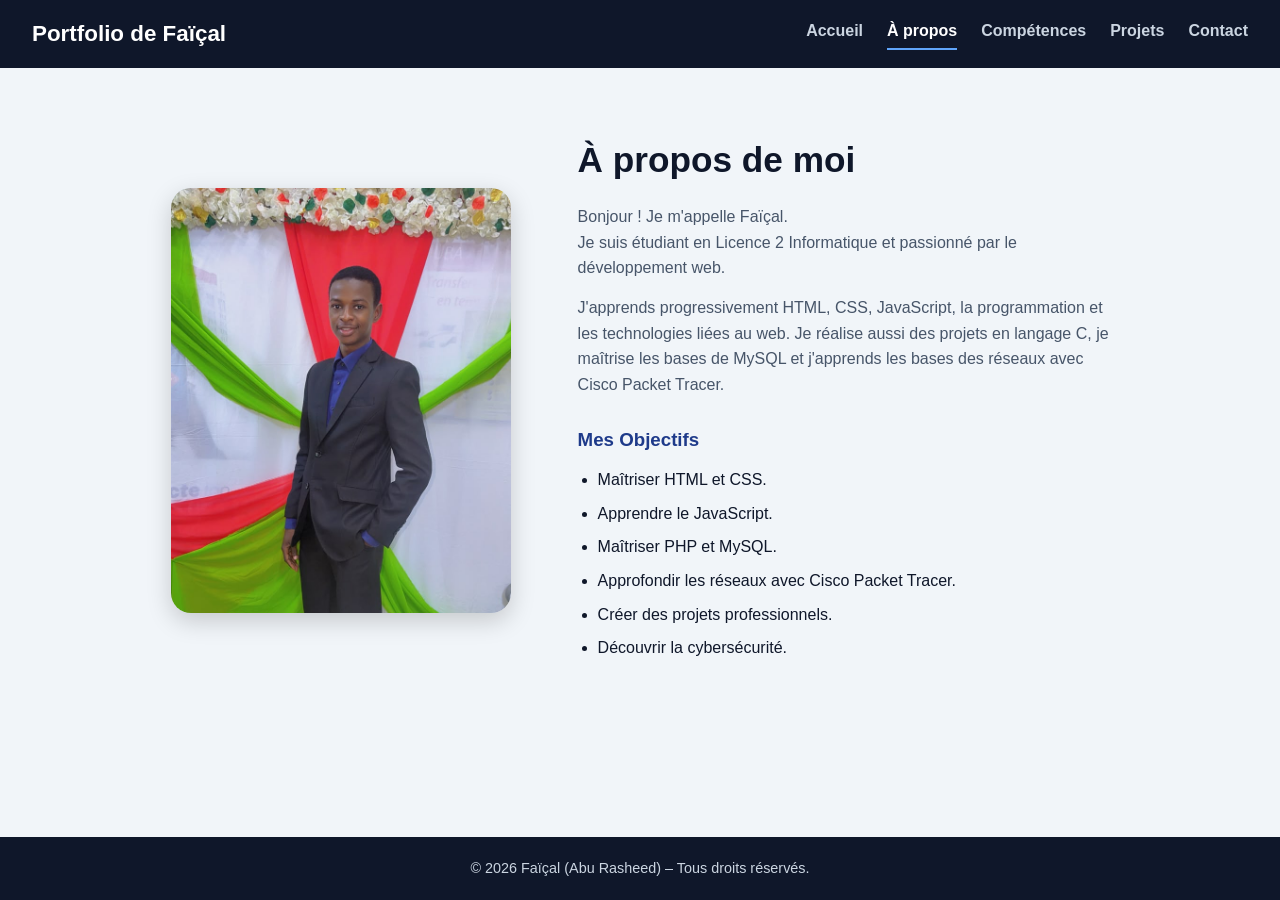
==== apropos.html @ ef1981be "Add files via upload" ====
<!DOCTYPE html>
<html lang="fr">
    <head>
        <meta charset="UTF-8">
        <meta name="viewport" content="width=device-width, initial-scale=1.0">
        <title>À propos – Portfolio de Faïçal</title>
        <link rel="stylesheet" href="style.css">
    </head>
    <body>
        <header>
            <h1>Portfolio de Faïçal</h1>
            <nav>
                <a href="index.html">Accueil</a>
                <a href="apropos.html" class="active">À propos</a>
                <a href="competences.html">Compétences</a>
                <a href="projets.html">Projets</a>
                <a href="contact.html">Contact</a>
            </nav>
        </header>
        <main>
            <section class="apropos">

                <div class="apropos-image">
                    <img src="moi.jpg" alt="Photo de Faïçal">
                </div>

                <div class="apropos-contenu">
                    <h2>À propos de moi</h2>
                    <p>Bonjour ! Je m'appelle Faïçal.<br>
                        Je suis étudiant en Licence 2 Informatique et passionné par le développement web.</p>
                    <p>J'apprends progressivement HTML, CSS, JavaScript, la programmation et les technologies liées au web. Je réalise aussi des projets en langage C, je maîtrise les bases de MySQL et j'apprends les bases des réseaux avec Cisco Packet Tracer.</p>
                    
                    <h3>Mes Objectifs</h3>
                    <ul>
                        <li>Maîtriser HTML et CSS.</li>
                        <li>Apprendre le JavaScript.</li>
                        <li>Maîtriser PHP et MySQL.</li>
                        <li>Approfondir les réseaux avec Cisco Packet Tracer.</li>
                        <li>Créer des projets professionnels.</li>
                        <li>Découvrir la cybersécurité.</li>
                    </ul>
                </div>
            </section>
        </main>
        <footer>
            <p>&copy; 2026 Faïçal (Abu Rasheed) – Tous droits réservés.</p>
        </footer>
    </body>
</html>
---- style.css ----
/* ---------- Base ---------- */
* {
    margin: 0;
    padding: 0;
    box-sizing: border-box;
}
:root {
    --bleu: #2563eb;
    --bleu-clair: #60a5fa;
    --bleu-fonce: #1e3a8a;
    --nuit: #0f172a;
    --fond: #f1f5f9;
    --blanc: #ffffff;
    --texte: #0f172a;
    --texte-doux: #475569;
    --bordure: #e2e8f0;
}
html {
    scroll-behavior: smooth;
}
body {
    font-family: "Segoe UI", Arial, sans-serif;
    background-color: var(--fond);
    color: var(--texte);
    line-height: 1.6;
    min-height: 100vh;
    display: flex;
    flex-direction: column;
}
main {
    flex: 1;
}

/* ---------- En-tête et navigation ---------- */
header {
    background-color: var(--nuit);
    color: var(--blanc);
    padding: 16px 32px;
    display: flex;
    justify-content: space-between;
    align-items: center;
    position: sticky;
    top: 0;
    z-index: 10;
}
header h1 {
    font-size: 1.4rem;
}
nav {
    display: flex;
    flex-wrap: wrap;
    justify-content: center;
    gap: 8px 24px;
}
nav a {
    text-decoration: none;
    color: #cbd5e1;
    font-weight: 600;
    padding-bottom: 4px;
    border-bottom: 2px solid transparent;
    transition: 0.3s;
}
nav a:hover {
    color: var(--blanc);
}
nav a.active {
    color: var(--blanc);
    border-bottom-color: var(--bleu-clair);
}

/* ---------- Boutons ---------- */
.btn {
    display: inline-block;
    padding: 12px 26px;
    background-color: var(--bleu);
    color: var(--blanc);
    text-decoration: none;
    border-radius: 10px;
    font-weight: 700;
    transition: 0.3s;
}
.btn:hover {
    background-color: var(--bleu-fonce);
    transform: translateY(-2px);
}

/* ---------- Accueil ---------- */
.hero {
    display: flex;
    flex-direction: column;
    justify-content: center;
    align-items: center;
    text-align: center;
    min-height: calc(100vh - 140px);
    padding: 48px 20px;
    background: linear-gradient(135deg, var(--nuit), var(--bleu-fonce) 55%, var(--bleu));
    color: var(--blanc);
}
.hero img {
    width: 180px;
    height: 180px;
    border-radius: 50%;
    object-fit: cover;
    object-position: center 20%;
    border: 5px solid var(--blanc);
    box-shadow: 0 8px 24px rgba(0, 0, 0, 0.35);
    margin-bottom: 24px;
    transition: 0.3s;
}
.hero img:hover {
    transform: scale(1.05);
}
.hero h2 {
    font-size: 2.4rem;
    margin-bottom: 16px;
}
.hero p {
    font-size: 1.15rem;
    max-width: 640px;
    color: #e2e8f0;
}
.hero .btn {
    margin-top: 28px;
    background-color: var(--blanc);
    color: var(--bleu-fonce);
}
.hero .btn:hover {
    background-color: #dbeafe;
}

/* ---------- Titres de section ---------- */
.competences h2,
.projets h2,
.contact h2 {
    font-size: 2rem;
    text-align: center;
}
.competences h2::after,
.projets h2::after,
.contact h2::after {
    content: "";
    display: block;
    width: 60px;
    height: 4px;
    margin: 12px auto 0;
    border-radius: 4px;
    background-color: var(--bleu);
}

/* ---------- À propos ---------- */
.apropos {
    max-width: 1000px;
    margin: 0 auto;
    padding: 64px 20px;
    display: flex;
    align-items: center;
    gap: 56px;
}
.apropos-image {
    flex: 1;
    display: flex;
    justify-content: center;
}
.apropos-image img {
    width: 100%;
    max-width: 340px;
    aspect-ratio: 4 / 5;
    object-fit: cover;
    object-position: center 20%;
    border-radius: 20px;
    box-shadow: 0 8px 24px rgba(0, 0, 0, 0.18);
    display: block;
}
.apropos-contenu {
    flex: 1.5;
}
.apropos-contenu h2 {
    font-size: 2.2rem;
    margin-bottom: 16px;
}
.apropos-contenu p {
    color: var(--texte-doux);
    margin-bottom: 14px;
}
.apropos-contenu h3 {
    margin-top: 28px;
    margin-bottom: 12px;
    color: var(--bleu-fonce);
}
.apropos-contenu ul {
    padding-left: 20px;
}
.apropos-contenu li {
    margin-bottom: 8px;
}

/* ---------- Compétences ---------- */
.competences {
    max-width: 1100px;
    margin: 0 auto;
    padding: 56px 20px;
}
.conteneur {
    display: grid;
    grid-template-columns: repeat(auto-fit, minmax(240px, 1fr));
    gap: 24px;
    margin-top: 40px;
}
.carte {
    background-color: var(--blanc);
    padding: 24px;
    border-radius: 16px;
    border: 1px solid var(--bordure);
    box-shadow: 0 4px 14px rgba(15, 23, 42, 0.08);
    transition: 0.3s;
}
.carte:hover {
    transform: translateY(-6px);
}
.carte h3 {
    font-size: 1.2rem;
    margin-bottom: 8px;
}
.carte p {
    color: var(--texte-doux);
    margin-bottom: 16px;
}
.barre {
    width: 100%;
    height: 10px;
    background-color: #e2e8f0;
    border-radius: 10px;
    overflow: hidden;
}
.progression {
    height: 100%;
    border-radius: 10px;
    background: linear-gradient(90deg, var(--bleu), var(--bleu-clair));
}
.carte span {
    display: block;
    margin-top: 8px;
    font-size: 0.9rem;
    font-weight: 700;
    color: var(--bleu);
}
.niv-html { width: 90%; }
.niv-css { width: 60%; }
.niv-c { width: 50%; }
.niv-mysql { width: 40%; }
.niv-reseau { width: 20%; }
.niv-php { width: 10%; }

/* ---------- Projets ---------- */
.projets {
    max-width: 1100px;
    margin: 0 auto;
    padding: 56px 20px;
}
.projets .groupe {
    margin-top: 40px;
    font-size: 1.3rem;
    color: var(--bleu-fonce);
}
.conteneur-projets {
    display: grid;
    grid-template-columns: repeat(auto-fit, minmax(260px, 1fr));
    gap: 24px;
    margin-top: 16px;
}
.tag {
    align-self: flex-start;
    margin-bottom: 10px;
    padding: 3px 10px;
    border-radius: 20px;
    background-color: #dbeafe;
    color: var(--bleu-fonce);
    font-size: 0.8rem;
    font-weight: 700;
}
.tag-encours {
    background-color: #fef3c7;
    color: #92400e;
}
.carte-projet {
    display: flex;
    flex-direction: column;
    background-color: var(--blanc);
    padding: 20px;
    border-radius: 16px;
    border: 1px solid var(--bordure);
    box-shadow: 0 4px 14px rgba(15, 23, 42, 0.08);
    transition: 0.3s;
}
.carte-projet:hover {
    transform: translateY(-6px);
}
.carte-projet img {
    width: 100%;
    height: 180px;
    object-fit: cover;
    border-radius: 10px;
    margin-bottom: 16px;
}
.carte-projet h3 {
    margin-bottom: 8px;
}
.carte-projet p {
    flex-grow: 1;
    color: var(--texte-doux);
    margin-bottom: 16px;
}
.carte-projet .btn {
    align-self: flex-start;
}

/* ---------- Contact ---------- */
.contact {
    max-width: 760px;
    margin: 0 auto;
    padding: 56px 20px;
}
.contact-intro {
    text-align: center;
    color: var(--texte-doux);
    margin-top: 20px;
}
.contact-liste {
    display: grid;
    grid-template-columns: repeat(auto-fit, minmax(260px, 1fr));
    gap: 16px;
    margin-top: 32px;
}
.contact-carte {
    display: flex;
    flex-direction: column;
    gap: 4px;
    padding: 20px;
    background-color: var(--blanc);
    border: 1px solid var(--bordure);
    border-radius: 14px;
    text-decoration: none;
    color: var(--texte);
    transition: 0.3s;
}
.contact-carte:hover {
    transform: translateY(-4px);
    border-color: var(--bleu);
}
.contact-type {
    font-size: 0.85rem;
    font-weight: 700;
    letter-spacing: 0.04em;
    text-transform: uppercase;
    color: var(--bleu);
}
.contact-valeur {
    overflow-wrap: anywhere;
}

/* ---------- Pied de page ---------- */
footer {
    background-color: var(--nuit);
    color: #cbd5e1;
    text-align: center;
    padding: 20px;
    font-size: 0.9rem;
}

/* ---------- Mobile ---------- */
@media (max-width: 768px) {
    header {
        flex-direction: column;
        gap: 10px;
        padding: 12px;
    }
    header h1 {
        font-size: 1.2rem;
    }
    nav {
        gap: 6px 16px;
        font-size: 14px;
    }
    .hero {
        min-height: auto;
        padding: 56px 20px;
    }
    .hero h2 {
        font-size: 1.8rem;
    }
    .hero p {
        font-size: 1.05rem;
    }
    .apropos {
        flex-direction: column;
        text-align: center;
        padding: 40px 20px;
        gap: 28px;
    }
    .apropos-image img {
        max-width: 260px;
    }
    .apropos-contenu ul {
        text-align: left;
    }
    .competences,
    .projets,
    .contact {
        padding: 40px 16px;
    }
}
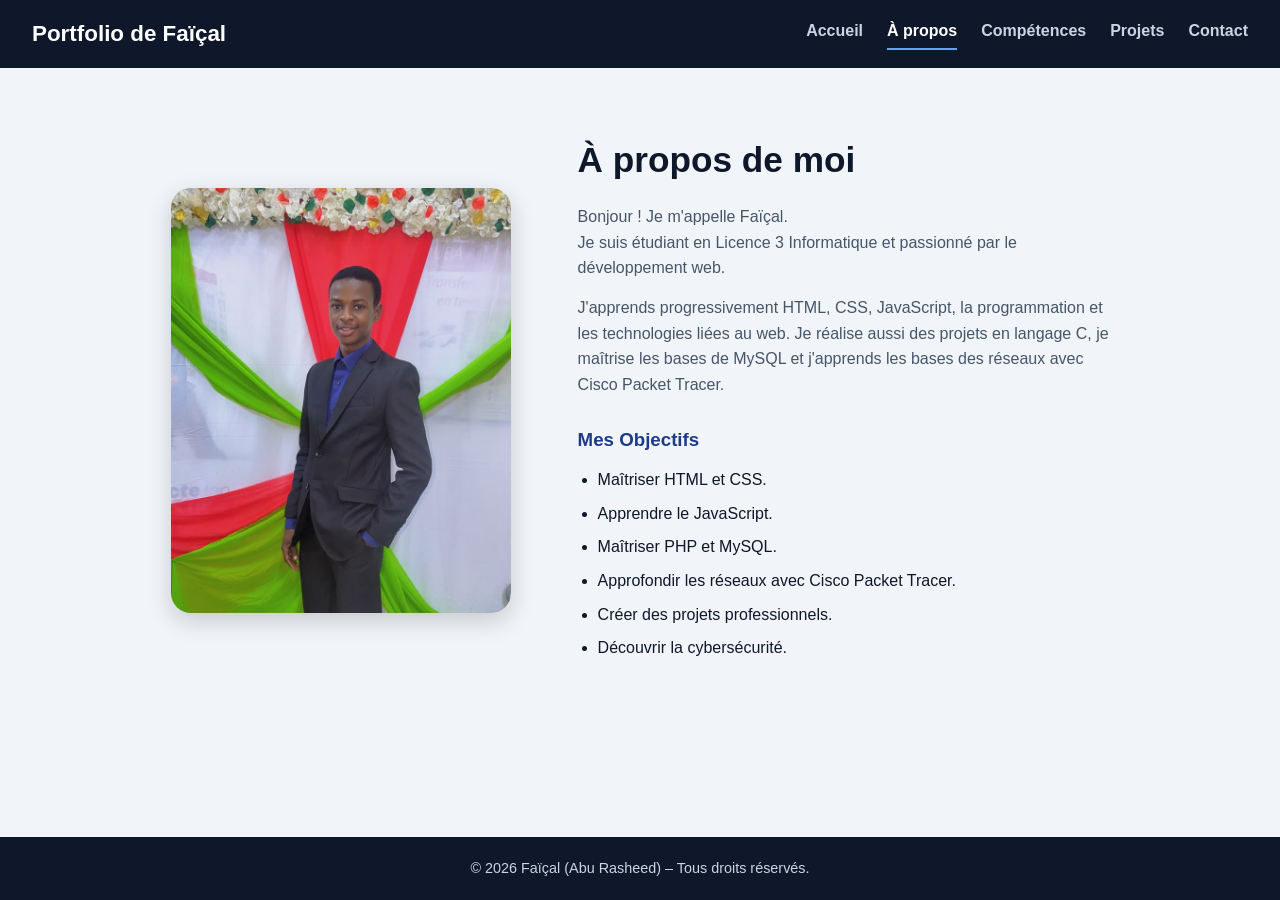
==== commit 511a27a7: "Add files via upload" ====
--- a/apropos.html
+++ b/apropos.html
@@ -27,7 +27,7 @@
                 <div class="apropos-contenu">
                     <h2>À propos de moi</h2>
                     <p>Bonjour ! Je m'appelle Faïçal.<br>
-                        Je suis étudiant en Licence 2 Informatique et passionné par le développement web.</p>
+                        Je suis étudiant en Licence 3 Informatique et passionné par le développement web.</p>
                     <p>J'apprends progressivement HTML, CSS, JavaScript, la programmation et les technologies liées au web. Je réalise aussi des projets en langage C, je maîtrise les bases de MySQL et j'apprends les bases des réseaux avec Cisco Packet Tracer.</p>
                     
                     <h3>Mes Objectifs</h3>
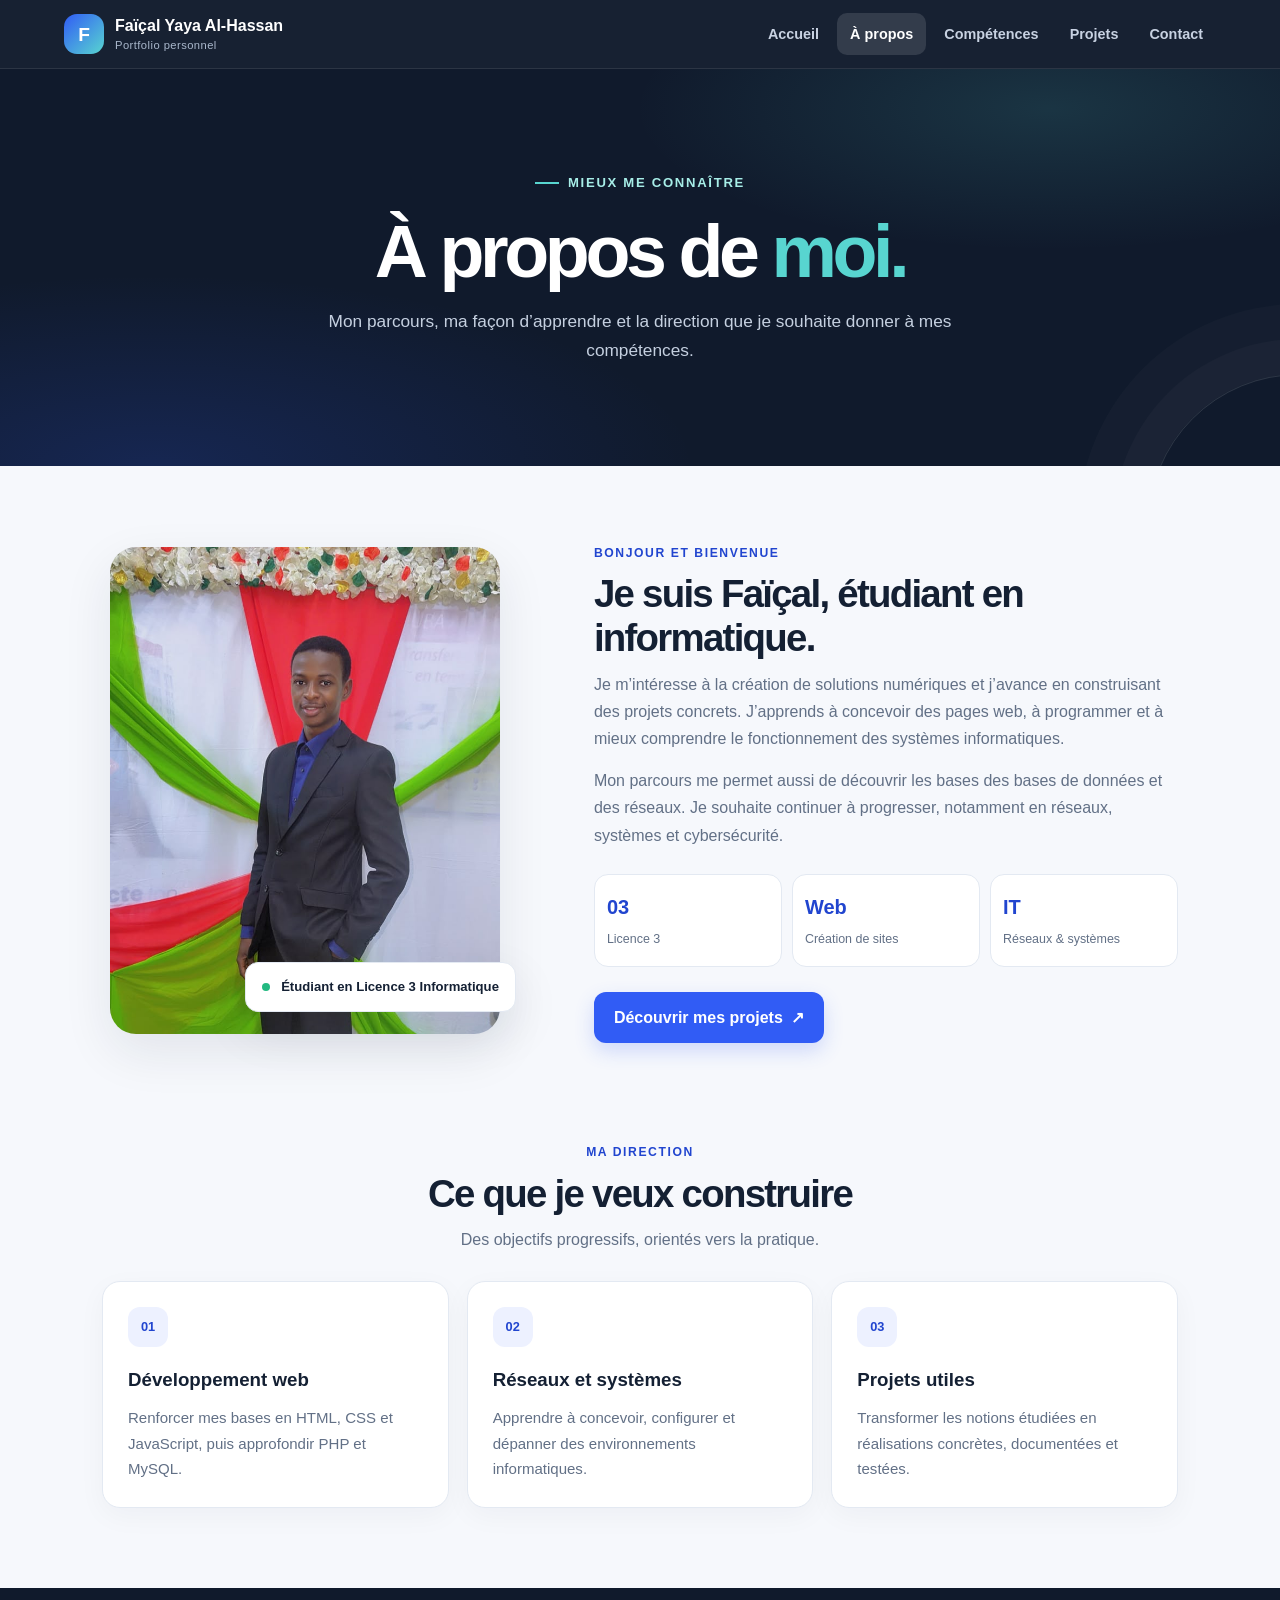
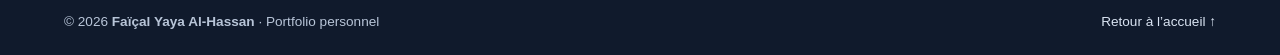
==== commit e560821c: "Add files via upload" ====
--- a/apropos.html
+++ b/apropos.html
@@ -1,49 +1,10 @@
-<!DOCTYPE html>
-<html lang="fr">
-    <head>
-        <meta charset="UTF-8">
-        <meta name="viewport" content="width=device-width, initial-scale=1.0">
-        <title>À propos – Portfolio de Faïçal</title>
-        <link rel="stylesheet" href="style.css">
-    </head>
-    <body>
-        <header>
-            <h1>Portfolio de Faïçal</h1>
-            <nav>
-                <a href="index.html">Accueil</a>
-                <a href="apropos.html" class="active">À propos</a>
-                <a href="competences.html">Compétences</a>
-                <a href="projets.html">Projets</a>
-                <a href="contact.html">Contact</a>
-            </nav>
-        </header>
-        <main>
-            <section class="apropos">
-
-                <div class="apropos-image">
-                    <img src="moi.jpg" alt="Photo de Faïçal">
-                </div>
-
-                <div class="apropos-contenu">
-                    <h2>À propos de moi</h2>
-                    <p>Bonjour ! Je m'appelle Faïçal.<br>
-                        Je suis étudiant en Licence 3 Informatique et passionné par le développement web.</p>
-                    <p>J'apprends progressivement HTML, CSS, JavaScript, la programmation et les technologies liées au web. Je réalise aussi des projets en langage C, je maîtrise les bases de MySQL et j'apprends les bases des réseaux avec Cisco Packet Tracer.</p>
-                    
-                    <h3>Mes Objectifs</h3>
-                    <ul>
-                        <li>Maîtriser HTML et CSS.</li>
-                        <li>Apprendre le JavaScript.</li>
-                        <li>Maîtriser PHP et MySQL.</li>
-                        <li>Approfondir les réseaux avec Cisco Packet Tracer.</li>
-                        <li>Créer des projets professionnels.</li>
-                        <li>Découvrir la cybersécurité.</li>
-                    </ul>
-                </div>
-            </section>
-        </main>
-        <footer>
-            <p>&copy; 2026 Faïçal (Abu Rasheed) – Tous droits réservés.</p>
-        </footer>
-    </body>
-</html>+<!DOCTYPE html><html lang="fr"><head><meta charset="UTF-8"><meta name="viewport" content="width=device-width, initial-scale=1.0"><meta name="theme-color" content="#101a2c"><meta name="description" content="Découvrez le parcours, les objectifs et les centres d’intérêt de Faïçal Yaya Al-Hassan, étudiant en Licence 3 Informatique."><title>À propos | Faïçal Yaya Al-Hassan</title><link rel="stylesheet" href="style.css"></head><body><header class="site-header">
+  <a class="brand" href="index.html" aria-label="Faïçal, accueil"><span class="brand-mark">F</span><span>Faïçal Yaya Al-Hassan<small>Portfolio personnel</small></span></a>
+  <nav aria-label="Navigation principale">
+    <a href="index.html" >Accueil</a><a href="apropos.html" class="active" aria-current="page">À propos</a><a href="competences.html" >Compétences</a><a href="projets.html" >Projets</a><a href="contact.html" >Contact</a>
+  </nav>
+</header><main class="page-main">
+<section class="page-hero"><span class="eyebrow">Mieux me connaître</span><h1>À propos de <span>moi.</span></h1><p>Mon parcours, ma façon d’apprendre et la direction que je souhaite donner à mes compétences.</p></section>
+<section class="about-layout content-width"><div class="about-photo-wrap"><img src="moi.jpg" alt="Portrait de Faïçal Yaya Al-Hassan" class="about-photo"><div class="photo-caption"><span class="status-dot"></span> Étudiant en Licence 3 Informatique</div></div><div class="about-copy"><span class="section-kicker">Bonjour et bienvenue</span><h2>Je suis Faïçal, étudiant en informatique.</h2><p>Je m’intéresse à la création de solutions numériques et j’avance en construisant des projets concrets. J’apprends à concevoir des pages web, à programmer et à mieux comprendre le fonctionnement des systèmes informatiques.</p><p>Mon parcours me permet aussi de découvrir les bases des bases de données et des réseaux. Je souhaite continuer à progresser, notamment en réseaux, systèmes et cybersécurité.</p><div class="about-facts"><div><strong>03</strong><span>Licence 3</span></div><div><strong>Web</strong><span>Création de sites</span></div><div><strong>IT</strong><span>Réseaux & systèmes</span></div></div><a class="btn" href="projets.html">Découvrir mes projets <span aria-hidden="true">↗</span></a></div></section>
+<section class="values-section content-width"><div class="section-heading"><span class="section-kicker">Ma direction</span><h2>Ce que je veux construire</h2><p>Des objectifs progressifs, orientés vers la pratique.</p></div><div class="feature-grid"><article class="feature-card"><span class="feature-number">01</span><h3>Développement web</h3><p>Renforcer mes bases en HTML, CSS et JavaScript, puis approfondir PHP et MySQL.</p></article><article class="feature-card"><span class="feature-number">02</span><h3>Réseaux et systèmes</h3><p>Apprendre à concevoir, configurer et dépanner des environnements informatiques.</p></article><article class="feature-card"><span class="feature-number">03</span><h3>Projets utiles</h3><p>Transformer les notions étudiées en réalisations concrètes, documentées et testées.</p></article></div></section>
+</main><footer class="site-footer"><p>© 2026 <strong>Faïçal Yaya Al-Hassan</strong> · Portfolio personnel</p><a href="index.html">Retour à l’accueil ↑</a></footer></body></html>
--- a/style.css
+++ b/style.css
@@ -1,411 +1,94 @@
-/* ---------- Base ---------- */
-* {
-    margin: 0;
-    padding: 0;
-    box-sizing: border-box;
+/* Portfolio de Faïçal — design moderne, responsive et accessible */
+:root{
+  color-scheme:light;
+  --ink:#142033;--muted:#627086;--paper:#f6f8fc;--surface:#fff;
+  --navy:#101a2c;--blue:#315cf5;--blue-dark:#2145cf;--cyan:#58d5d0;
+  --line:#e3e9f2;--shadow:0 18px 50px rgba(20,32,51,.09);--radius:22px;
 }
-:root {
-    --bleu: #2563eb;
-    --bleu-clair: #60a5fa;
-    --bleu-fonce: #1e3a8a;
-    --nuit: #0f172a;
-    --fond: #f1f5f9;
-    --blanc: #ffffff;
-    --texte: #0f172a;
-    --texte-doux: #475569;
-    --bordure: #e2e8f0;
-}
-html {
-    scroll-behavior: smooth;
-}
-body {
-    font-family: "Segoe UI", Arial, sans-serif;
-    background-color: var(--fond);
-    color: var(--texte);
-    line-height: 1.6;
-    min-height: 100vh;
-    display: flex;
-    flex-direction: column;
-}
-main {
-    flex: 1;
-}
+*{box-sizing:border-box;margin:0;padding:0}
+html{scroll-behavior:smooth;scroll-padding-top:100px}
+body{min-height:100vh;display:flex;flex-direction:column;background:var(--paper);color:var(--ink);font-family:Inter,"Segoe UI",Arial,sans-serif;line-height:1.7}
+img{display:block;max-width:100%}
+a{color:inherit}
+a:focus-visible,button:focus-visible{outline:3px solid #f3b83f;outline-offset:4px}
+::selection{background:#d8e2ff;color:var(--navy)}
+main{flex:1}
+header{position:sticky;top:0;z-index:20;display:flex;align-items:center;justify-content:space-between;gap:24px;padding:15px clamp(18px,5vw,76px);background:rgba(16,26,44,.96);backdrop-filter:blur(14px);color:#fff;border-bottom:1px solid rgba(255,255,255,.09)}
+header h1{font-size:1.12rem;letter-spacing:-.03em;white-space:nowrap}
+header h1::before{content:"F";display:inline-grid;place-items:center;width:34px;height:34px;margin-right:10px;border-radius:11px;background:linear-gradient(135deg,var(--blue),var(--cyan));color:white;font-size:1rem}
+nav{display:flex;align-items:center;justify-content:flex-end;flex-wrap:wrap;gap:5px}
+nav a{padding:9px 13px;border-radius:10px;text-decoration:none;color:#c8d2e2;font-size:.92rem;font-weight:650;transition:background .2s,color .2s}
+nav a:hover,nav a.active{background:rgba(255,255,255,.1);color:#fff}
+.btn{display:inline-flex;align-items:center;justify-content:center;gap:8px;min-height:46px;padding:11px 19px;border:1px solid transparent;border-radius:12px;background:var(--blue);color:#fff;text-decoration:none;font-weight:750;box-shadow:0 8px 20px rgba(49,92,245,.2);transition:transform .2s,background .2s,box-shadow .2s}
+.btn:hover{transform:translateY(-2px);background:var(--blue-dark);box-shadow:0 12px 24px rgba(49,92,245,.25)}
+.btn.btn-secondary{background:#fff;color:var(--ink);border-color:var(--line);box-shadow:none}
+.btn.btn-secondary:hover{background:#edf2ff}
+.hero{position:relative;isolation:isolate;overflow:hidden;display:grid;grid-template-columns:minmax(0,1.15fr) minmax(280px,.85fr);align-items:center;gap:clamp(36px,7vw,100px);min-height:calc(100vh - 75px);padding:clamp(55px,9vw,120px) clamp(22px,9vw,140px);background:radial-gradient(ellipse at 80% 15%,rgba(88,213,208,.16),transparent 32%),radial-gradient(ellipse at 10% 90%,rgba(49,92,245,.2),transparent 35%),var(--navy);color:white}
+.hero::before{content:"";position:absolute;z-index:-1;width:380px;height:380px;right:-160px;bottom:-180px;border:1px solid rgba(255,255,255,.12);border-radius:50%;box-shadow:0 0 0 45px rgba(255,255,255,.025),0 0 0 90px rgba(255,255,255,.02)}
+.hero-copy{max-width:720px}
+.eyebrow{display:inline-flex;align-items:center;gap:9px;margin-bottom:22px;color:#a7eee8;font-size:.82rem;font-weight:800;letter-spacing:.13em;text-transform:uppercase}
+.eyebrow::before{content:"";width:24px;height:2px;background:var(--cyan)}
+.hero h2{max-width:750px;margin-bottom:22px;font-size:clamp(2.6rem,6.2vw,5.3rem);line-height:1.04;letter-spacing:-.065em}
+.hero h2 span{color:var(--cyan)}
+.hero p{max-width:600px;color:#c5d0e0;font-size:clamp(1rem,1.5vw,1.16rem)}
+.hero-actions{display:flex;flex-wrap:wrap;gap:12px;margin-top:32px}
+.hero .btn-secondary{background:transparent;color:#fff;border-color:rgba(255,255,255,.28)}
+.hero .btn-secondary:hover{background:rgba(255,255,255,.1)}
+.hero-note{display:flex;flex-wrap:wrap;gap:18px;margin-top:34px;color:#b8c5d8;font-size:.9rem}
+.hero-note span::before{content:"✓";margin-right:8px;color:var(--cyan);font-weight:900}
+.hero-visual{position:relative;justify-self:center;width:min(100%,360px)}
+.hero-visual::before{content:"";position:absolute;inset:-17px 22px 22px -17px;border:1px solid rgba(88,213,208,.45);border-radius:30px;transform:rotate(-5deg)}
+.hero img{position:relative;width:100%;aspect-ratio:4/5;object-fit:cover;object-position:center 20%;border:5px solid rgba(255,255,255,.9);border-radius:27px;box-shadow:0 25px 75px rgba(0,0,0,.35)}
+.hero-badge{position:absolute;right:-20px;bottom:24px;padding:14px 17px;border:1px solid rgba(255,255,255,.65);border-radius:15px;background:#fff;color:var(--ink);box-shadow:var(--shadow);font-size:.88rem;font-weight:800}
+.hero-badge small{display:block;color:var(--muted);font-size:.75rem;font-weight:600}
+/* Page sections */
+.apropos,.competences,.projets,.contact{width:min(1120px,100%);margin:0 auto;padding:clamp(45px,7vw,86px) 22px}
+.apropos{display:grid;grid-template-columns:minmax(240px,.8fr) minmax(0,1.2fr);align-items:center;gap:clamp(32px,6vw,80px)}
+.apropos-image img{width:100%;max-width:370px;aspect-ratio:4/5;margin:auto;object-fit:cover;object-position:center 20%;border-radius:var(--radius);box-shadow:var(--shadow)}
+.apropos-contenu h2,.competences>h2,.projets>h2,.contact>h2{margin-bottom:16px;font-size:clamp(2rem,4vw,3rem);line-height:1.15;letter-spacing:-.045em}
+.apropos-contenu p,.contact-intro{margin:0 0 16px;color:var(--muted)}
+.apropos-contenu h3{margin:28px 0 10px;color:var(--blue-dark);font-size:1.15rem}
+.apropos-contenu ul{padding-left:22px;color:var(--muted)}
+.apropos-contenu li{margin:6px 0}
+.competences>h2,.projets>h2,.contact>h2{text-align:center}
+.competences>h2::after,.projets>h2::after,.contact>h2::after{content:"";display:block;width:58px;height:4px;margin:15px auto 0;border-radius:10px;background:linear-gradient(90deg,var(--blue),var(--cyan))}
+.conteneur{display:grid;grid-template-columns:repeat(auto-fit,minmax(min(100%,250px),1fr));gap:20px;margin-top:38px}
+.carte,.carte-projet,.contact-carte{border:1px solid var(--line);border-radius:18px;background:var(--surface);box-shadow:0 8px 28px rgba(20,32,51,.045);transition:transform .2s,border-color .2s,box-shadow .2s}
+.carte{padding:25px}
+.carte:hover,.carte-projet:hover,.contact-carte:hover{transform:translateY(-5px);border-color:#c9d5ff;box-shadow:var(--shadow)}
+.carte h3,.carte-projet h3{margin:9px 0;font-size:1.16rem;letter-spacing:-.02em}
+.carte p,.carte-projet p{color:var(--muted);font-size:.96rem}
+.barre{height:7px;margin-top:18px;overflow:hidden;border-radius:20px;background:#e9edf5}
+.progression{height:100%;border-radius:inherit;background:linear-gradient(90deg,var(--blue),var(--cyan))}
+.carte span{display:block;margin-top:9px;color:var(--blue-dark);font-size:.84rem;font-weight:800}
+.niv-html{width:85%}.niv-css{width:65%}.niv-c{width:60%}.niv-mysql{width:40%}.niv-reseau{width:30%}.niv-php{width:30%}
+.projets .groupe{margin:38px 0 15px;font-size:1.3rem;letter-spacing:-.02em}
+.conteneur-projets{display:grid;grid-template-columns:repeat(auto-fit,minmax(min(100%,265px),1fr));gap:18px}
+.carte-projet{display:flex;flex-direction:column;align-items:flex-start;padding:23px}
+.carte-projet p{flex:1;margin-bottom:20px}
+.carte-projet .btn{margin-top:6px;min-height:40px;padding:8px 14px;font-size:.9rem}
+.tag{display:inline-flex;align-items:center;padding:5px 10px;border-radius:8px;background:#edf1ff;color:var(--blue-dark);font-size:.76rem;font-weight:800}
+.tag-encours{background:#fff4d8;color:#895d00}
+.contact{text-align:center;max-width:850px}
+.contact-intro{margin:22px auto 34px;max-width:600px}
+.contact-liste{display:grid;grid-template-columns:repeat(auto-fit,minmax(min(100%,260px),1fr));gap:15px;text-align:left}
+.contact-carte{display:flex;flex-direction:column;gap:4px;padding:22px;text-decoration:none;overflow-wrap:anywhere}
+.contact-type{color:var(--blue-dark);font-size:.8rem;font-weight:850;letter-spacing:.08em;text-transform:uppercase}
+.contact-valeur{font-weight:700}
+footer{padding:22px;text-align:center;background:var(--navy);color:#b8c5d8;font-size:.88rem}
+/* Standalone calculator page compatibility */
+body:has(.calculator){background:#0a0a0f}
+@media(max-width:800px){header{align-items:flex-start;flex-direction:column;gap:10px;padding:13px 20px}nav{justify-content:flex-start;gap:3px}nav a{padding:8px 10px;font-size:.86rem}.hero{grid-template-columns:1fr;min-height:auto;text-align:center;padding:68px 24px 80px}.hero-copy{margin:auto}.hero .eyebrow,.hero-actions,.hero-note{justify-content:center}.hero-visual{width:min(68%,300px);margin-top:15px}.hero h2{font-size:clamp(2.55rem,9vw,4.3rem)}.apropos{grid-template-columns:1fr}.apropos-image img{max-width:300px}.apropos-contenu{max-width:680px;margin:auto}}
+@media(max-width:480px){header h1{font-size:1rem}nav{width:100%}nav a{font-size:.8rem;padding:7px 8px}.hero{padding:52px 20px 68px}.hero h2{font-size:2.65rem}.hero-actions{flex-direction:column}.hero-actions .btn{width:100%}.hero-visual{width:76%}.hero-badge{right:-12px}.apropos,.competences,.projets,.contact{padding:42px 17px}.carte,.carte-projet{padding:20px}}
+@media(prefers-reduced-motion:reduce){*,*::before,*::after{scroll-behavior:auto!important;transition:none!important;animation:none!important}}
 
-/* ---------- En-tête et navigation ---------- */
-header {
-    background-color: var(--nuit);
-    color: var(--blanc);
-    padding: 16px 32px;
-    display: flex;
-    justify-content: space-between;
-    align-items: center;
-    position: sticky;
-    top: 0;
-    z-index: 10;
-}
-header h1 {
-    font-size: 1.4rem;
-}
-nav {
-    display: flex;
-    flex-wrap: wrap;
-    justify-content: center;
-    gap: 8px 24px;
-}
-nav a {
-    text-decoration: none;
-    color: #cbd5e1;
-    font-weight: 600;
-    padding-bottom: 4px;
-    border-bottom: 2px solid transparent;
-    transition: 0.3s;
-}
-nav a:hover {
-    color: var(--blanc);
-}
-nav a.active {
-    color: var(--blanc);
-    border-bottom-color: var(--bleu-clair);
-}
 
-/* ---------- Boutons ---------- */
-.btn {
-    display: inline-block;
-    padding: 12px 26px;
-    background-color: var(--bleu);
-    color: var(--blanc);
-    text-decoration: none;
-    border-radius: 10px;
-    font-weight: 700;
-    transition: 0.3s;
-}
-.btn:hover {
-    background-color: var(--bleu-fonce);
-    transform: translateY(-2px);
-}
-
-/* ---------- Accueil ---------- */
-.hero {
-    display: flex;
-    flex-direction: column;
-    justify-content: center;
-    align-items: center;
-    text-align: center;
-    min-height: calc(100vh - 140px);
-    padding: 48px 20px;
-    background: linear-gradient(135deg, var(--nuit), var(--bleu-fonce) 55%, var(--bleu));
-    color: var(--blanc);
-}
-.hero img {
-    width: 180px;
-    height: 180px;
-    border-radius: 50%;
-    object-fit: cover;
-    object-position: center 20%;
-    border: 5px solid var(--blanc);
-    box-shadow: 0 8px 24px rgba(0, 0, 0, 0.35);
-    margin-bottom: 24px;
-    transition: 0.3s;
-}
-.hero img:hover {
-    transform: scale(1.05);
-}
-.hero h2 {
-    font-size: 2.4rem;
-    margin-bottom: 16px;
-}
-.hero p {
-    font-size: 1.15rem;
-    max-width: 640px;
-    color: #e2e8f0;
-}
-.hero .btn {
-    margin-top: 28px;
-    background-color: var(--blanc);
-    color: var(--bleu-fonce);
-}
-.hero .btn:hover {
-    background-color: #dbeafe;
-}
-
-/* ---------- Titres de section ---------- */
-.competences h2,
-.projets h2,
-.contact h2 {
-    font-size: 2rem;
-    text-align: center;
-}
-.competences h2::after,
-.projets h2::after,
-.contact h2::after {
-    content: "";
-    display: block;
-    width: 60px;
-    height: 4px;
-    margin: 12px auto 0;
-    border-radius: 4px;
-    background-color: var(--bleu);
-}
-
-/* ---------- À propos ---------- */
-.apropos {
-    max-width: 1000px;
-    margin: 0 auto;
-    padding: 64px 20px;
-    display: flex;
-    align-items: center;
-    gap: 56px;
-}
-.apropos-image {
-    flex: 1;
-    display: flex;
-    justify-content: center;
-}
-.apropos-image img {
-    width: 100%;
-    max-width: 340px;
-    aspect-ratio: 4 / 5;
-    object-fit: cover;
-    object-position: center 20%;
-    border-radius: 20px;
-    box-shadow: 0 8px 24px rgba(0, 0, 0, 0.18);
-    display: block;
-}
-.apropos-contenu {
-    flex: 1.5;
-}
-.apropos-contenu h2 {
-    font-size: 2.2rem;
-    margin-bottom: 16px;
-}
-.apropos-contenu p {
-    color: var(--texte-doux);
-    margin-bottom: 14px;
-}
-.apropos-contenu h3 {
-    margin-top: 28px;
-    margin-bottom: 12px;
-    color: var(--bleu-fonce);
-}
-.apropos-contenu ul {
-    padding-left: 20px;
-}
-.apropos-contenu li {
-    margin-bottom: 8px;
-}
-
-/* ---------- Compétences ---------- */
-.competences {
-    max-width: 1100px;
-    margin: 0 auto;
-    padding: 56px 20px;
-}
-.conteneur {
-    display: grid;
-    grid-template-columns: repeat(auto-fit, minmax(240px, 1fr));
-    gap: 24px;
-    margin-top: 40px;
-}
-.carte {
-    background-color: var(--blanc);
-    padding: 24px;
-    border-radius: 16px;
-    border: 1px solid var(--bordure);
-    box-shadow: 0 4px 14px rgba(15, 23, 42, 0.08);
-    transition: 0.3s;
-}
-.carte:hover {
-    transform: translateY(-6px);
-}
-.carte h3 {
-    font-size: 1.2rem;
-    margin-bottom: 8px;
-}
-.carte p {
-    color: var(--texte-doux);
-    margin-bottom: 16px;
-}
-.barre {
-    width: 100%;
-    height: 10px;
-    background-color: #e2e8f0;
-    border-radius: 10px;
-    overflow: hidden;
-}
-.progression {
-    height: 100%;
-    border-radius: 10px;
-    background: linear-gradient(90deg, var(--bleu), var(--bleu-clair));
-}
-.carte span {
-    display: block;
-    margin-top: 8px;
-    font-size: 0.9rem;
-    font-weight: 700;
-    color: var(--bleu);
-}
-.niv-html { width: 90%; }
-.niv-css { width: 60%; }
-.niv-c { width: 50%; }
-.niv-mysql { width: 40%; }
-.niv-reseau { width: 20%; }
-.niv-php { width: 10%; }
-
-/* ---------- Projets ---------- */
-.projets {
-    max-width: 1100px;
-    margin: 0 auto;
-    padding: 56px 20px;
-}
-.projets .groupe {
-    margin-top: 40px;
-    font-size: 1.3rem;
-    color: var(--bleu-fonce);
-}
-.conteneur-projets {
-    display: grid;
-    grid-template-columns: repeat(auto-fit, minmax(260px, 1fr));
-    gap: 24px;
-    margin-top: 16px;
-}
-.tag {
-    align-self: flex-start;
-    margin-bottom: 10px;
-    padding: 3px 10px;
-    border-radius: 20px;
-    background-color: #dbeafe;
-    color: var(--bleu-fonce);
-    font-size: 0.8rem;
-    font-weight: 700;
-}
-.tag-encours {
-    background-color: #fef3c7;
-    color: #92400e;
-}
-.carte-projet {
-    display: flex;
-    flex-direction: column;
-    background-color: var(--blanc);
-    padding: 20px;
-    border-radius: 16px;
-    border: 1px solid var(--bordure);
-    box-shadow: 0 4px 14px rgba(15, 23, 42, 0.08);
-    transition: 0.3s;
-}
-.carte-projet:hover {
-    transform: translateY(-6px);
-}
-.carte-projet img {
-    width: 100%;
-    height: 180px;
-    object-fit: cover;
-    border-radius: 10px;
-    margin-bottom: 16px;
-}
-.carte-projet h3 {
-    margin-bottom: 8px;
-}
-.carte-projet p {
-    flex-grow: 1;
-    color: var(--texte-doux);
-    margin-bottom: 16px;
-}
-.carte-projet .btn {
-    align-self: flex-start;
-}
-
-/* ---------- Contact ---------- */
-.contact {
-    max-width: 760px;
-    margin: 0 auto;
-    padding: 56px 20px;
-}
-.contact-intro {
-    text-align: center;
-    color: var(--texte-doux);
-    margin-top: 20px;
-}
-.contact-liste {
-    display: grid;
-    grid-template-columns: repeat(auto-fit, minmax(260px, 1fr));
-    gap: 16px;
-    margin-top: 32px;
-}
-.contact-carte {
-    display: flex;
-    flex-direction: column;
-    gap: 4px;
-    padding: 20px;
-    background-color: var(--blanc);
-    border: 1px solid var(--bordure);
-    border-radius: 14px;
-    text-decoration: none;
-    color: var(--texte);
-    transition: 0.3s;
-}
-.contact-carte:hover {
-    transform: translateY(-4px);
-    border-color: var(--bleu);
-}
-.contact-type {
-    font-size: 0.85rem;
-    font-weight: 700;
-    letter-spacing: 0.04em;
-    text-transform: uppercase;
-    color: var(--bleu);
-}
-.contact-valeur {
-    overflow-wrap: anywhere;
-}
-
-/* ---------- Pied de page ---------- */
-footer {
-    background-color: var(--nuit);
-    color: #cbd5e1;
-    text-align: center;
-    padding: 20px;
-    font-size: 0.9rem;
-}
-
-/* ---------- Mobile ---------- */
-@media (max-width: 768px) {
-    header {
-        flex-direction: column;
-        gap: 10px;
-        padding: 12px;
-    }
-    header h1 {
-        font-size: 1.2rem;
-    }
-    nav {
-        gap: 6px 16px;
-        font-size: 14px;
-    }
-    .hero {
-        min-height: auto;
-        padding: 56px 20px;
-    }
-    .hero h2 {
-        font-size: 1.8rem;
-    }
-    .hero p {
-        font-size: 1.05rem;
-    }
-    .apropos {
-        flex-direction: column;
-        text-align: center;
-        padding: 40px 20px;
-        gap: 28px;
-    }
-    .apropos-image img {
-        max-width: 260px;
-    }
-    .apropos-contenu ul {
-        text-align: left;
-    }
-    .competences,
-    .projets,
-    .contact {
-        padding: 40px 16px;
-    }
-}
+/* === Pages secondaires : identité visuelle unifiée === */
+.site-header{position:sticky;top:0;z-index:20;display:flex;align-items:center;justify-content:space-between;gap:22px;padding:13px clamp(18px,5vw,76px);background:rgba(16,26,44,.97);backdrop-filter:blur(14px);color:#fff;border-bottom:1px solid rgba(255,255,255,.09)}
+.site-header .brand{display:flex;align-items:center;gap:11px;text-decoration:none;font-weight:800;line-height:1.2;white-space:nowrap}.brand-mark{display:grid;place-items:center;width:40px;height:40px;border-radius:13px;background:linear-gradient(135deg,var(--blue),var(--cyan));font-size:1.2rem}.site-header .brand small{display:block;margin-top:4px;color:#aab8cc;font-size:.7rem;font-weight:500;letter-spacing:.04em}.site-header nav{display:flex;align-items:center;justify-content:flex-end;flex-wrap:wrap;gap:5px}.site-header nav a{padding:9px 13px;border-radius:10px;text-decoration:none;color:#c8d2e2;font-size:.9rem;font-weight:650}.site-header nav a:hover,.site-header nav a.active{background:rgba(255,255,255,.12);color:#fff}
+.page-main{flex:1}.page-hero{position:relative;overflow:hidden;padding:clamp(58px,8vw,96px) 22px clamp(62px,8vw,100px);text-align:center;background:radial-gradient(ellipse at 82% 10%,rgba(88,213,208,.14),transparent 28%),radial-gradient(ellipse at 12% 100%,rgba(49,92,245,.19),transparent 34%),var(--navy);color:#fff}.page-hero:after{content:"";position:absolute;width:300px;height:300px;right:-170px;bottom:-210px;border:1px solid rgba(255,255,255,.12);border-radius:50%;box-shadow:0 0 0 35px rgba(255,255,255,.025),0 0 0 70px rgba(255,255,255,.02)}.page-hero h1{position:relative;z-index:1;margin:0 auto 17px;font-size:clamp(2.5rem,6vw,4.6rem);line-height:1.05;letter-spacing:-.06em}.page-hero h1 span{color:var(--cyan)}.page-hero>p{position:relative;z-index:1;max-width:670px;margin:0 auto;color:#c5d0e0;font-size:1.08rem}.page-hero .eyebrow{margin-bottom:18px}.content-width{width:min(1120px,100%);margin:0 auto;padding-left:22px;padding-right:22px}.section-kicker{display:inline-block;margin-bottom:9px;color:var(--blue-dark);font-size:.76rem;font-weight:850;letter-spacing:.13em;text-transform:uppercase}.section-heading{margin-bottom:28px;text-align:center}.section-heading h2,.about-copy h2,.learning-banner h2,.contact-panel h2{margin-bottom:10px;font-size:clamp(1.7rem,3vw,2.45rem);line-height:1.15;letter-spacing:-.045em}.section-heading p{color:var(--muted)}.align-left{text-align:left}
+.about-layout{display:grid;grid-template-columns:minmax(240px,.82fr) minmax(0,1.18fr);gap:clamp(35px,7vw,86px);align-items:center;padding-top:72px;padding-bottom:72px}.about-photo-wrap{position:relative;max-width:390px;margin:auto}.about-photo{width:100%;aspect-ratio:4/5;object-fit:cover;object-position:center 20%;border-radius:26px;box-shadow:var(--shadow)}.photo-caption{position:absolute;right:-16px;bottom:22px;padding:13px 16px;border:1px solid var(--line);border-radius:13px;background:white;box-shadow:var(--shadow);font-size:.82rem;font-weight:750}.status-dot{display:inline-block;width:8px;height:8px;margin-right:7px;border-radius:50%;background:#23b981}.about-copy>p{margin:0 0 15px;color:var(--muted)}.about-facts{display:grid;grid-template-columns:repeat(3,1fr);gap:10px;margin:25px 0}.about-facts div{padding:15px 12px;border:1px solid var(--line);border-radius:14px;background:#fff}.about-facts strong{display:block;color:var(--blue-dark);font-size:1.25rem}.about-facts span{color:var(--muted);font-size:.78rem}.values-section{padding-top:22px;padding-bottom:80px}.feature-grid{display:grid;grid-template-columns:repeat(3,1fr);gap:18px}.feature-card{padding:25px;border:1px solid var(--line);border-radius:18px;background:#fff;box-shadow:0 8px 28px rgba(20,32,51,.04)}.feature-number{display:inline-grid;place-items:center;width:40px;height:40px;margin-bottom:17px;border-radius:12px;background:#edf1ff;color:var(--blue-dark);font-size:.8rem;font-weight:850}.feature-card h3{margin-bottom:9px}.feature-card p{color:var(--muted);font-size:.94rem}
+.skills-section{padding-top:65px;padding-bottom:80px}.skills-grid{display:grid;grid-template-columns:repeat(3,minmax(0,1fr));gap:18px}.skill-card{padding:23px;border:1px solid var(--line);border-radius:18px;background:#fff;box-shadow:0 8px 28px rgba(20,32,51,.04);transition:transform .2s,box-shadow .2s}.skill-card:hover{transform:translateY(-4px);box-shadow:var(--shadow)}.skill-top{display:flex;align-items:center;justify-content:space-between;gap:10px;margin-bottom:19px}.skill-icon{display:grid;place-items:center;min-width:42px;height:42px;padding:0 8px;border-radius:12px;background:#edf1ff;color:var(--blue-dark);font-weight:850}.skill-level{padding:5px 8px;border-radius:7px;font-size:.7rem;font-weight:800}.level-practice{background:#e2f8ef;color:#16744f}.level-progress{background:#eaf0ff;color:#3153b9}.level-start{background:#fff2d8;color:#895d00}.skill-card h3{margin-bottom:7px;font-size:1.17rem}.skill-card p{min-height:52px;color:var(--muted);font-size:.92rem}.skill-track{height:7px;margin-top:20px;overflow:hidden;border-radius:10px;background:#e9edf5}.skill-track span{display:block;height:100%;border-radius:inherit;background:linear-gradient(90deg,var(--blue),var(--cyan))}.skill-foot{display:flex;justify-content:space-between;gap:8px;margin-top:9px;color:var(--muted);font-size:.75rem}.learning-banner{display:flex;align-items:center;justify-content:space-between;gap:25px;margin-top:32px;padding:30px;border-radius:20px;background:linear-gradient(120deg,#101a2c,#1e3560);color:white}.learning-banner .section-kicker{color:var(--cyan)}.learning-banner p{max-width:590px;color:#c5d0e0}.learning-banner .btn{white-space:nowrap}
+.projects-section{padding-top:65px;padding-bottom:80px}.project-summary{display:flex;justify-content:center;gap:30px;margin-top:29px;color:#d1d9e7;font-size:.88rem}.project-summary b{margin-right:5px;color:var(--cyan);font-size:1.1rem}.projects-grid{display:grid;grid-template-columns:repeat(2,minmax(0,1fr));gap:22px}.project-card{overflow:hidden;border:1px solid var(--line);border-radius:20px;background:#fff;box-shadow:0 8px 28px rgba(20,32,51,.045);transition:transform .2s,box-shadow .2s}.project-card:hover{transform:translateY(-5px);box-shadow:var(--shadow)}.project-art{position:relative;display:flex;align-items:center;justify-content:center;min-height:190px;overflow:hidden;background:var(--navy);color:#fff}.art-label{position:absolute;left:18px;top:17px;color:#b7c5da;font-size:.68rem;font-weight:850;letter-spacing:.13em}.art-club{background:radial-gradient(circle at 80% 15%,rgba(88,213,208,.25),transparent 30%),linear-gradient(135deg,#101a2c,#213b70)}.mock-window{width:62%;padding:13px;border:1px solid rgba(255,255,255,.35);border-radius:12px;background:rgba(255,255,255,.09);box-shadow:0 15px 40px #0003}.mock-window i{display:inline-block;width:6px;height:6px;margin-right:4px;border-radius:50%;background:#a8eee7}.mock-lines{width:72%;height:12px;margin:20px 0 13px;border-radius:4px;background:#d9e5ff}.mock-blocks{display:flex;gap:8px}.mock-blocks b{height:42px;flex:1;border-radius:6px;background:rgba(88,213,208,.6)}.mock-blocks b:nth-child(2){background:rgba(255,255,255,.23)}.art-calc{background:linear-gradient(135deg,#111827,#253f73)}.calc-symbol{font-size:3.2rem;font-weight:800;line-height:1.1;color:var(--cyan);text-align:center;letter-spacing:.1em}.art-birthday{background:radial-gradient(circle at 50% 45%,#4b3b86,#171d3b 72%)}.birthday-symbol{font-size:5rem;color:#f5d58b;text-shadow:0 0 30px #f5d58b55}.art-portfolio{background:linear-gradient(135deg,#183c54,#101a2c)}.portfolio-symbol{font-size:3.5rem;font-weight:850;letter-spacing:-.08em;color:var(--cyan)}.project-body{padding:23px}.tag-row{display:flex;flex-wrap:wrap;gap:7px;margin-bottom:12px}.project-body h3{margin-bottom:9px;font-size:1.25rem;letter-spacing:-.025em}.project-body p{min-height:60px;margin-bottom:16px;color:var(--muted);font-size:.94rem}.text-link{display:inline-flex;align-items:center;gap:8px;color:var(--blue-dark);font-weight:800;text-decoration:none}.text-link:hover{text-decoration:underline}.text-link span{transition:transform .2s}.text-link:hover span{transform:translate(3px,-2px)}.coding-heading{margin-top:64px}.code-projects{display:grid;gap:10px}.code-projects article{display:flex;align-items:center;gap:16px;padding:17px 19px;border:1px solid var(--line);border-radius:15px;background:#fff}.code-icon{display:grid;place-items:center;flex:0 0 42px;height:42px;border-radius:12px;background:#edf1ff;color:var(--blue-dark);font-size:.8rem;font-weight:850}.code-projects article div{flex:1}.code-projects h3{font-size:1rem}.code-projects p{color:var(--muted);font-size:.87rem}.project-note{display:flex;align-items:flex-start;gap:14px;margin-top:24px;padding:19px;border:1px solid #dce5ff;border-radius:15px;background:#f0f4ff;color:#52617a}.project-note p{font-size:.91rem}.note-icon{color:var(--blue-dark);font-size:1.4rem}.contact-section{padding-top:65px;padding-bottom:80px}.contact-panel{display:grid;grid-template-columns:.8fr 1.2fr;gap:35px;padding:clamp(22px,4vw,42px);border:1px solid var(--line);border-radius:24px;background:#fff;box-shadow:var(--shadow)}.contact-panel-copy{position:relative;overflow:hidden;padding:15px 5px}.contact-panel-copy p{max-width:330px;color:var(--muted)}.contact-decoration{position:absolute;bottom:-100px;left:-15px;color:#eef1ff;font-size:15rem;line-height:1}.contact-cards{display:grid;gap:12px}.contact-card{position:relative;display:flex;align-items:center;gap:13px;min-width:0;padding:16px;border:1px solid var(--line);border-radius:15px;text-decoration:none;transition:border-color .2s,transform .2s,background .2s}.contact-card:hover{transform:translateX(3px);border-color:#c9d5ff;background:#f9faff}.contact-icon{display:grid;place-items:center;flex:0 0 43px;height:43px;border-radius:12px;background:#edf1ff;color:var(--blue-dark);font-size:.86rem;font-weight:900}.contact-card-text{display:flex;flex:1;flex-direction:column;min-width:0}.contact-card-text small{color:var(--muted);font-size:.75rem}.contact-card-text strong{font-size:.98rem}.contact-card-text em{overflow-wrap:anywhere;color:var(--muted);font-size:.82rem;font-style:normal}.contact-arrow{color:var(--blue-dark);font-weight:900}.contact-footnote{margin-top:22px;text-align:center;color:var(--muted);font-size:.9rem}.site-footer{display:flex;align-items:center;justify-content:space-between;gap:16px;padding:22px clamp(18px,5vw,76px);background:var(--navy);color:#b8c5d8;font-size:.85rem}.site-footer a{color:#d9e3f2;text-decoration:none}.site-footer a:hover{color:var(--cyan)}
+@media(max-width:850px){.site-header{align-items:flex-start;flex-direction:column;gap:12px}.site-header nav{justify-content:flex-start}.about-layout{grid-template-columns:1fr}.about-photo{max-width:330px}.about-copy{max-width:700px;margin:auto}.skills-grid{grid-template-columns:repeat(2,minmax(0,1fr))}.feature-grid{grid-template-columns:1fr}.contact-panel{grid-template-columns:1fr}.contact-decoration{left:auto;right:0;bottom:-120px}.learning-banner{align-items:flex-start;flex-direction:column}}
+@media(max-width:560px){.site-header .brand{font-size:.9rem}.site-header nav{gap:2px}.site-header nav a{padding:7px 8px;font-size:.78rem}.page-hero{padding:52px 18px 62px}.page-hero>p{font-size:.98rem}.about-layout{padding-top:45px;padding-bottom:50px}.photo-caption{right:-5px;font-size:.72rem}.about-facts{gap:7px}.about-facts div{padding:12px 8px}.about-facts span{font-size:.68rem}.values-section,.skills-section,.projects-section,.contact-section{padding-top:45px;padding-bottom:55px}.skills-grid,.projects-grid{grid-template-columns:1fr}.skill-card p,.project-body p{min-height:0}.project-summary{gap:15px;font-size:.78rem}.code-projects article{align-items:flex-start;flex-wrap:wrap}.code-projects article div{min-width:calc(100% - 70px)}.code-projects article>.tag{margin-left:58px}.contact-panel{padding:20px}.site-footer{align-items:flex-start;flex-direction:column}.learning-banner{padding:23px}.learning-banner .btn{width:100%}}
